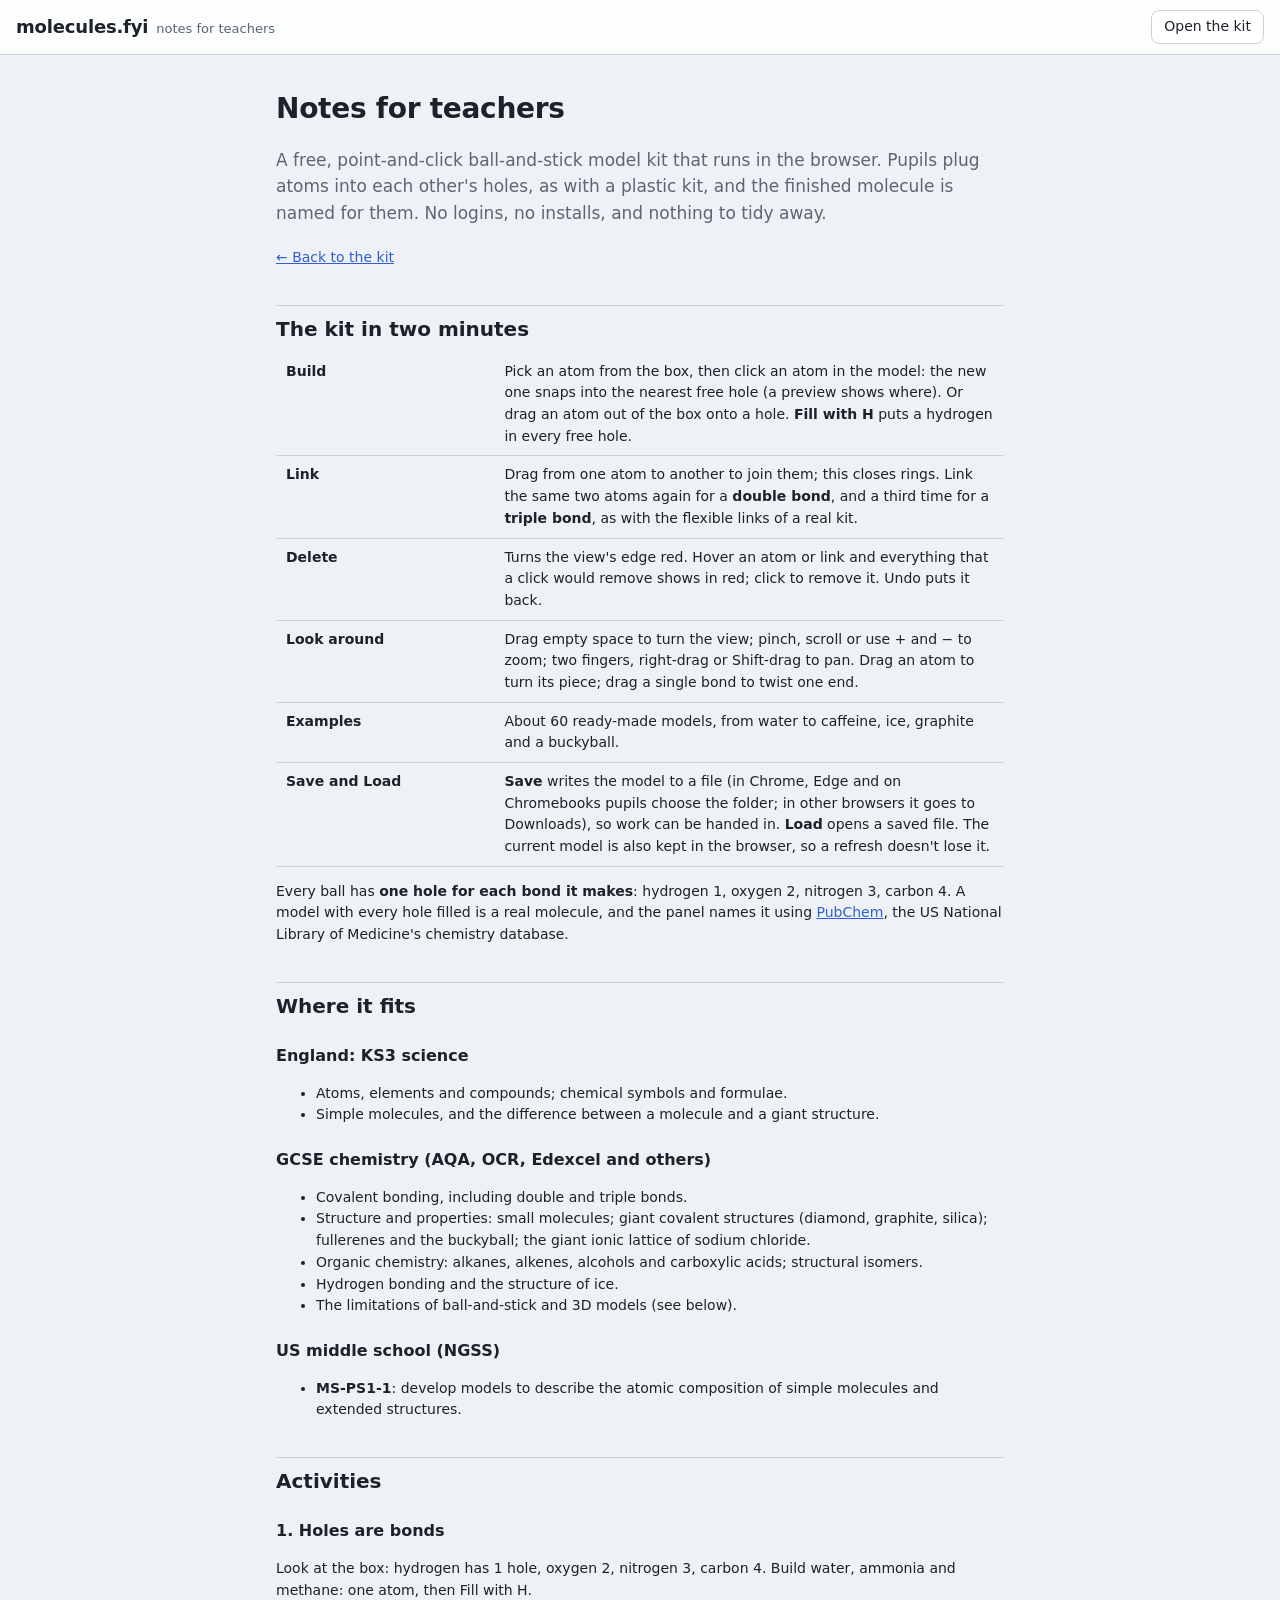
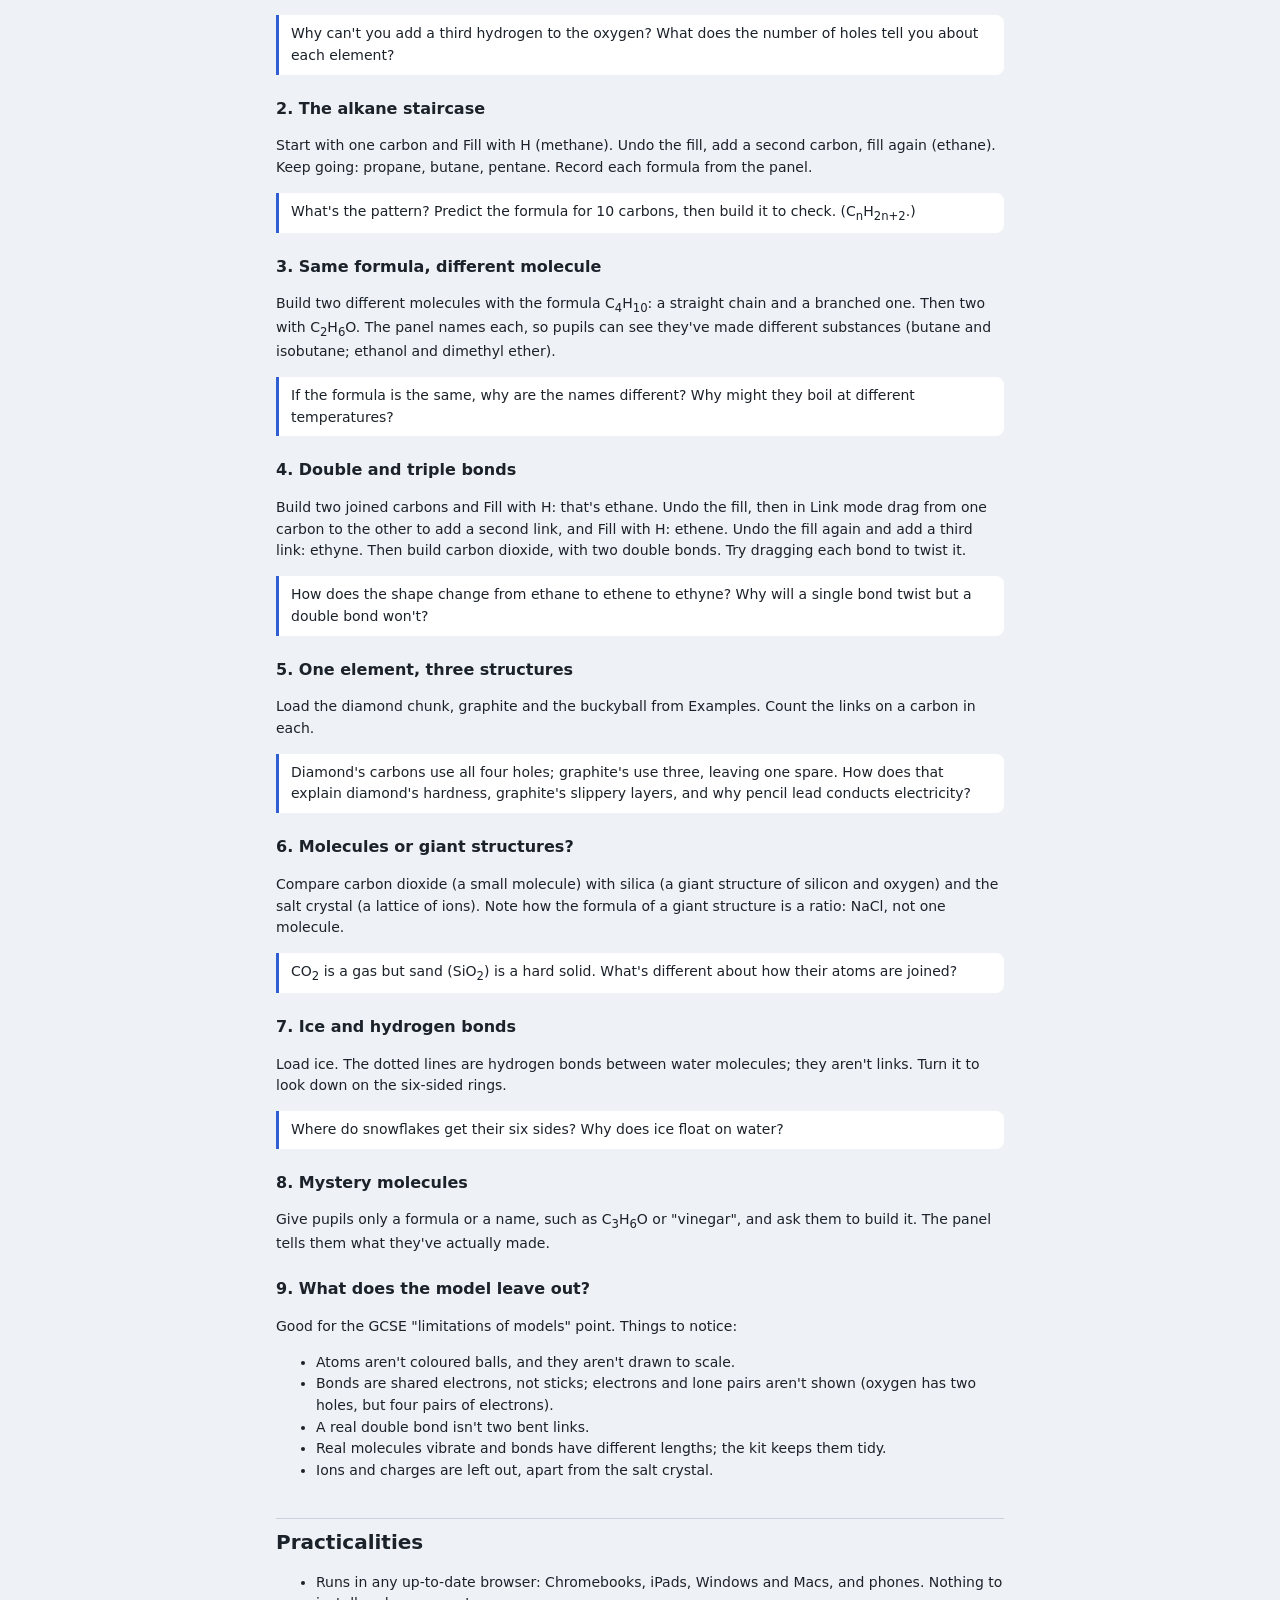
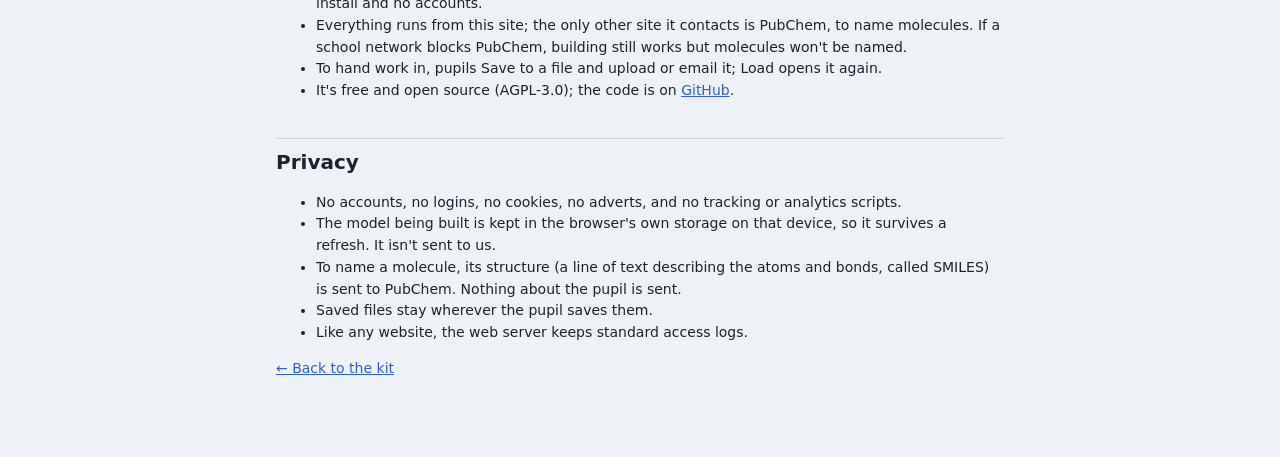
==== teachers.html @ 3d72e4f7 "License under AGPL-3.0 Add the GNU Affero General Public License v3 (GitHub's copy of the official t" ====
<!doctype html>
<html lang="en">
<head>
  <meta charset="utf-8">
  <meta name="viewport" content="width=device-width, initial-scale=1">
  <title>For teachers · molecules.fyi</title>
  <meta name="description" content="Teaching notes for a free ball-and-stick molecular model kit in the browser: curriculum links, classroom activities, and privacy.">
  <link rel="stylesheet" href="style.css">
  <style>
    body { display: block; overflow: auto; }
    main.page { display: block; max-width: 760px; margin: 0 auto; padding: 24px 16px 64px; line-height: 1.55; }
    .page h1 { font-size: 28px; margin: 8px 0 4px; }
    .page h2 { font-size: 20px; margin: 36px 0 8px; padding-top: 8px; border-top: 1px solid var(--line); }
    .page h3 { font-size: 16px; margin: 22px 0 4px; }
    .page p, .page li { color: var(--ink); }
    .page .lead { font-size: 17px; color: var(--muted); }
    .page a { color: var(--accent); }
    .page table { width: 100%; border-collapse: collapse; margin: 8px 0; font-size: 14px; }
    .page th, .page td { text-align: left; vertical-align: top; padding: 8px 10px; border-bottom: 1px solid var(--line); }
    .page th { width: 30%; font-weight: 600; }
    .page .ask { margin: 6px 0 0; padding: 8px 12px; border-left: 3px solid var(--accent); background: var(--button); border-radius: 0 8px 8px 0; }
    .page .back { display: inline-block; margin-top: 4px; }
    .page code { font-size: 13px; }
  </style>
</head>
<body>
  <header class="bar">
    <div class="brand">
      <a class="brand-name" href="./">molecules.fyi</a>
      <span class="tag">notes for teachers</span>
    </div>
    <div class="actions"><a class="button-link" href="./">Open the kit</a></div>
  </header>

  <main class="page">
    <h1>Notes for teachers</h1>
    <p class="lead">A free, point-and-click ball-and-stick model kit that runs in the browser. Pupils
      plug atoms into each other's holes, as with a plastic kit, and the finished molecule is named for
      them. No logins, no installs, and nothing to tidy away.</p>
    <a class="back" href="./">← Back to the kit</a>

    <h2>The kit in two minutes</h2>
    <table>
      <tr><th>Build</th><td>Pick an atom from the box, then click an atom in the model: the new one snaps
        into the nearest free hole (a preview shows where). Or drag an atom out of the box onto a hole.
        <strong>Fill with H</strong> puts a hydrogen in every free hole.</td></tr>
      <tr><th>Link</th><td>Drag from one atom to another to join them; this closes rings. Link the same
        two atoms again for a <strong>double bond</strong>, and a third time for a <strong>triple
        bond</strong>, as with the flexible links of a real kit.</td></tr>
      <tr><th>Delete</th><td>Turns the view's edge red. Hover an atom or link and everything that a click
        would remove shows in red; click to remove it. Undo puts it back.</td></tr>
      <tr><th>Look around</th><td>Drag empty space to turn the view; pinch, scroll or use + and − to zoom;
        two fingers, right-drag or Shift-drag to pan. Drag an atom to turn its piece; drag a single bond to
        twist one end.</td></tr>
      <tr><th>Examples</th><td>About 60 ready-made models, from water to caffeine, ice, graphite and a
        buckyball.</td></tr>
      <tr><th>Save and Load</th><td><strong>Save</strong> writes the model to a file (in Chrome, Edge and on
        Chromebooks pupils choose the folder; in other browsers it goes to Downloads), so work can be handed
        in. <strong>Load</strong> opens a saved file. The current model is also kept in the browser, so a
        refresh doesn't lose it.</td></tr>
    </table>
    <p>Every ball has <strong>one hole for each bond it makes</strong>: hydrogen 1, oxygen 2, nitrogen 3,
      carbon 4. A model with every hole filled is a real molecule, and the panel names it using
      <a href="https://pubchem.ncbi.nlm.nih.gov" target="_blank" rel="noopener">PubChem</a>, the US
      National Library of Medicine's chemistry database.</p>

    <h2>Where it fits</h2>
    <h3>England: KS3 science</h3>
    <ul>
      <li>Atoms, elements and compounds; chemical symbols and formulae.</li>
      <li>Simple molecules, and the difference between a molecule and a giant structure.</li>
    </ul>
    <h3>GCSE chemistry (AQA, OCR, Edexcel and others)</h3>
    <ul>
      <li>Covalent bonding, including double and triple bonds.</li>
      <li>Structure and properties: small molecules; giant covalent structures (diamond, graphite,
        silica); fullerenes and the buckyball; the giant ionic lattice of sodium chloride.</li>
      <li>Organic chemistry: alkanes, alkenes, alcohols and carboxylic acids; structural isomers.</li>
      <li>Hydrogen bonding and the structure of ice.</li>
      <li>The limitations of ball-and-stick and 3D models (see below).</li>
    </ul>
    <h3>US middle school (NGSS)</h3>
    <ul>
      <li><strong>MS-PS1-1</strong>: develop models to describe the atomic composition of simple molecules
        and extended structures.</li>
    </ul>

    <h2>Activities</h2>

    <h3>1. Holes are bonds</h3>
    <p>Look at the box: hydrogen has 1 hole, oxygen 2, nitrogen 3, carbon 4. Build water, ammonia and
      methane: one atom, then Fill with H.</p>
    <p class="ask">Why can't you add a third hydrogen to the oxygen? What does the number of holes tell you
      about each element?</p>

    <h3>2. The alkane staircase</h3>
    <p>Start with one carbon and Fill with H (methane). Undo the fill, add a second carbon, fill again
      (ethane). Keep going: propane, butane, pentane. Record each formula from the panel.</p>
    <p class="ask">What's the pattern? Predict the formula for 10 carbons, then build it to check.
      (C<sub>n</sub>H<sub>2n+2</sub>.)</p>

    <h3>3. Same formula, different molecule</h3>
    <p>Build two different molecules with the formula C<sub>4</sub>H<sub>10</sub>: a straight chain and a
      branched one. Then two with C<sub>2</sub>H<sub>6</sub>O. The panel names each, so pupils can see
      they've made different substances (butane and isobutane; ethanol and dimethyl ether).</p>
    <p class="ask">If the formula is the same, why are the names different? Why might they boil at
      different temperatures?</p>

    <h3>4. Double and triple bonds</h3>
    <p>Build two joined carbons and Fill with H: that's ethane. Undo the fill, then in Link mode drag from
      one carbon to the other to add a second link, and Fill with H: ethene. Undo the fill again and add a
      third link: ethyne. Then build carbon dioxide, with two double bonds. Try dragging each bond to twist
      it.</p>
    <p class="ask">How does the shape change from ethane to ethene to ethyne? Why will a single bond twist
      but a double bond won't?</p>

    <h3>5. One element, three structures</h3>
    <p>Load the diamond chunk, graphite and the buckyball from Examples. Count the links on a carbon in
      each.</p>
    <p class="ask">Diamond's carbons use all four holes; graphite's use three, leaving one spare. How does
      that explain diamond's hardness, graphite's slippery layers, and why pencil lead conducts
      electricity?</p>

    <h3>6. Molecules or giant structures?</h3>
    <p>Compare carbon dioxide (a small molecule) with silica (a giant structure of silicon and oxygen) and
      the salt crystal (a lattice of ions). Note how the formula of a giant structure is a ratio: NaCl,
      not one molecule.</p>
    <p class="ask">CO<sub>2</sub> is a gas but sand (SiO<sub>2</sub>) is a hard solid. What's
      different about how their atoms are joined?</p>

    <h3>7. Ice and hydrogen bonds</h3>
    <p>Load ice. The dotted lines are hydrogen bonds between water molecules; they aren't links. Turn it to
      look down on the six-sided rings.</p>
    <p class="ask">Where do snowflakes get their six sides? Why does ice float on water?</p>

    <h3>8. Mystery molecules</h3>
    <p>Give pupils only a formula or a name, such as C<sub>3</sub>H<sub>6</sub>O or "vinegar", and ask them
      to build it. The panel tells them what they've actually made.</p>

    <h3>9. What does the model leave out?</h3>
    <p>Good for the GCSE "limitations of models" point. Things to notice:</p>
    <ul>
      <li>Atoms aren't coloured balls, and they aren't drawn to scale.</li>
      <li>Bonds are shared electrons, not sticks; electrons and lone pairs aren't shown (oxygen has two holes,
        but four pairs of electrons).</li>
      <li>A real double bond isn't two bent links.</li>
      <li>Real molecules vibrate and bonds have different lengths; the kit keeps them tidy.</li>
      <li>Ions and charges are left out, apart from the salt crystal.</li>
    </ul>

    <h2>Practicalities</h2>
    <ul>
      <li>Runs in any up-to-date browser: Chromebooks, iPads, Windows and Macs, and phones. Nothing to
        install and no accounts.</li>
      <li>Everything runs from this site; the only other site it contacts is PubChem, to name molecules. If a
        school network blocks PubChem, building still works but molecules won't be named.</li>
      <li>To hand work in, pupils Save to a file and upload or email it; Load opens it again.</li>
      <li>It's free and open source (AGPL-3.0); the code is on
        <a href="https://github.com/ormondroyd/moleculesfyi" target="_blank" rel="noopener">GitHub</a>.</li>
    </ul>

    <h2>Privacy</h2>
    <ul>
      <li>No accounts, no logins, no cookies, no adverts, and no tracking or analytics scripts.</li>
      <li>The model being built is kept in the browser's own storage on that device, so it survives a
        refresh. It isn't sent to us.</li>
      <li>To name a molecule, its structure (a line of text describing the atoms and bonds, called SMILES) is
        sent to PubChem. Nothing about the pupil is sent.</li>
      <li>Saved files stay wherever the pupil saves them.</li>
      <li>Like any website, the web server keeps standard access logs.</li>
    </ul>

    <p><a href="./">← Back to the kit</a></p>
  </main>
</body>
</html>
---- style.css ----
:root {
  --bg: #eef1f5;
  --bg-deep: #d6dce4;
  --panel: rgba(255, 255, 255, 0.86);
  --ink: #1c222a;
  --muted: #5b6673;
  --line: #cbd2db;
  --button: #ffffff;
  --button-hover: #f0f3f7;
  --accent: #2f5fd0;
  --accent-ink: #ffffff;
  --danger: #d6342b;
}

@media (prefers-color-scheme: dark) {
  :root {
    --bg: #262c34;
    --bg-deep: #14171c;
    --panel: rgba(30, 35, 42, 0.88);
    --ink: #e7ebf0;
    --muted: #9ba6b3;
    --line: #363e49;
    --button: #2a313a;
    --button-hover: #333b46;
    --accent: #5b86f0;
    --danger: #ff6257;
  }
}

* { box-sizing: border-box; }

html, body { height: 100%; margin: 0; }

body {
  display: flex;
  flex-direction: column;
  overflow: hidden;
  font: 14px/1.4 system-ui, -apple-system, "Segoe UI", Roboto, sans-serif;
  color: var(--ink);
  background: var(--bg);
}

button {
  font: inherit;
  color: inherit;
  background: var(--button);
  border: 1px solid var(--line);
  border-radius: 8px;
  padding: 6px 12px;
  cursor: pointer;
}
select {
  font: inherit;
  color: inherit;
  background: var(--button);
  border: 1px solid var(--line);
  border-radius: 8px;
  padding: 6px 10px;
  cursor: pointer;
}
button:hover, select:hover { background: var(--button-hover); }
button:disabled { opacity: 0.45; cursor: default; background: var(--button); }
button[aria-pressed="true"] { background: var(--accent); border-color: var(--accent); color: var(--accent-ink); }
button:focus-visible { outline: 2px solid var(--accent); outline-offset: 2px; }
button { touch-action: manipulation; -webkit-tap-highlight-color: transparent; }

/* Pressing and holding on the kit shouldn't select text or open a callout. */
.bar, .palette, .stage { -webkit-user-select: none; user-select: none; -webkit-touch-callout: none; }

.bar {
  display: flex;
  flex-wrap: wrap;
  align-items: center;
  gap: 10px 16px;
  padding: 10px 16px;
  background: var(--panel);
  border-bottom: 1px solid var(--line);
}
.brand { display: flex; align-items: baseline; gap: 8px; margin-right: auto; }
h1, .brand-name { margin: 0; font-size: 18px; font-weight: 700; letter-spacing: -0.01em; color: var(--ink); text-decoration: none; }
.tag-link { font-size: 13px; color: var(--accent); }
.updated { font-size: 12px; color: var(--muted); }
.button-link {
  display: inline-block;
  padding: 6px 12px;
  border: 1px solid var(--line);
  border-radius: 8px;
  color: inherit;
  background: var(--button);
  text-decoration: none;
}
.button-link:hover { background: var(--button-hover); }
.tag { color: var(--muted); font-size: 13px; }
.actions { display: flex; flex-wrap: wrap; gap: 6px; }

/* Build, Link and Delete act on the model, so they sit on the view. */
.tools {
  position: absolute;
  top: 12px;
  left: 50%;
  transform: translateX(-50%);
  z-index: 1;
  display: flex;
  gap: 2px;
  padding: 4px;
  border-radius: 999px;
  background: var(--panel);
  border: 1px solid var(--line);
  box-shadow: 0 2px 10px rgba(0, 0, 0, 0.12);
}
.tools button { border: 0; border-radius: 999px; padding: 6px 16px; background: transparent; }
.tools button:hover { background: var(--button-hover); }
.tools button[aria-pressed="true"] { background: var(--accent); color: var(--accent-ink); }
.tools button[data-tool="delete"][aria-pressed="true"] { background: var(--danger); }
/* In delete mode the view gets a red edge, so it's clear clicks remove things. */
.stage.deleting { box-shadow: inset 0 0 0 3px var(--danger); }
.stage.deleting .hint { color: var(--danger); border-color: var(--danger); }

main { flex: 1; display: flex; min-height: 0; }

.palette {
  width: 292px;
  flex-shrink: 0;
  padding: 12px;
  overflow-y: auto;
  background: var(--panel);
  border-right: 1px solid var(--line);
}
.box-group + .box-group { margin-top: 14px; }
.box-group h2 {
  margin: 0 0 6px;
  font-size: 11px;
  font-weight: 600;
  letter-spacing: 0.06em;
  text-transform: uppercase;
  color: var(--muted);
}
.chips { display: grid; grid-template-columns: 1fr 1fr; gap: 6px; }
.chip {
  display: grid;
  grid-template-columns: 30px 1fr;
  column-gap: 8px;
  align-items: center;
  padding: 6px 8px;
  text-align: left;
}
.ball {
  position: relative;
  grid-row: span 2;
  width: 28px;
  height: 28px;
  border-radius: 50%;
  background:
    radial-gradient(circle at 35% 30%, rgba(255, 255, 255, 0.7), rgba(255, 255, 255, 0) 45%),
    var(--c);
  box-shadow: inset 0 -2px 4px rgba(0, 0, 0, 0.25), 0 0 0 1px rgba(0, 0, 0, 0.15);
}
.ball::after {
  content: attr(data-n);
  position: absolute;
  right: -5px;
  bottom: -4px;
  min-width: 15px;
  height: 15px;
  padding: 0 3px;
  border-radius: 8px;
  font-size: 10px;
  font-weight: 600;
  line-height: 15px;
  text-align: center;
  color: var(--bg);
  background: var(--ink);
}
.chip { touch-action: pan-y; }
.ball.dragging {
  position: fixed;
  z-index: 10;
  width: 30px;
  height: 30px;
  pointer-events: none;
  transform: translate(-130%, -130%);
  opacity: 0.9;
}
.sym { font-size: 15px; font-weight: 650; line-height: 1.1; white-space: nowrap; }
.el-name { font-size: 12px; font-weight: 500; }
.geo { font-size: 11px; color: var(--muted); line-height: 1.2; }
.chip[aria-pressed="true"] .geo { color: inherit; opacity: 0.85; }

.stage {
  position: relative;
  flex: 1;
  min-width: 0;
  background: radial-gradient(ellipse at 50% 40%, var(--bg), var(--bg-deep));
}
#scene { position: absolute; inset: 0; width: 100%; height: 100%; display: block; touch-action: none; }

.hint, .readout, .help, .toast { position: absolute; margin: 0; pointer-events: none; }
.hint {
  top: 62px;
  left: 50%;
  transform: translateX(-50%);
  width: max-content;
  max-width: calc(100% - 32px);
  padding: 6px 14px;
  border-radius: 999px;
  text-align: center;
  font-size: 13px;
  color: var(--muted);
  background: var(--panel);
  border: 1px solid var(--line);
}
.toast {
  top: 100px;
  left: 50%;
  transform: translate(-50%, -6px);
  max-width: calc(100% - 32px);
  padding: 8px 14px;
  border-radius: 8px;
  color: var(--bg);
  background: var(--ink);
  opacity: 0;
  transition: opacity 0.2s, transform 0.2s;
}
.toast.show { opacity: 1; transform: translate(-50%, 0); }
.readout {
  left: 16px;
  bottom: 16px;
  padding: 10px 14px;
  border-radius: 12px;
  background: var(--panel);
  border: 1px solid var(--line);
}
.readout { max-width: min(440px, calc(50% - 24px)); overflow-wrap: anywhere; }
.readout a { pointer-events: auto; color: var(--accent); }
.name { font-size: 18px; font-weight: 650; }
.name.status { font-size: 13px; font-weight: 500; color: var(--muted); }
.subname { font-size: 12px; color: var(--muted); margin-bottom: 4px; }
.formula { font-size: 22px; font-weight: 650; }
.details { font-size: 12px; color: var(--muted); }
.zoom {
  position: absolute;
  right: 16px;
  top: 50%;
  transform: translateY(-50%);
  display: flex;
  flex-direction: column;
  gap: 8px;
}
.zoom button {
  width: 44px;
  height: 44px;
  padding: 0;
  border-radius: 50%;
  font-size: 22px;
  line-height: 1;
  background: var(--panel);
}
.help { right: 16px; bottom: 16px; max-width: min(300px, calc(50% - 24px)); text-align: right; font-size: 12px; color: var(--muted); }

@media (max-width: 720px) {
  .tag, .help { display: none; }
  .bar { padding: 8px 16px; }
  main { flex-direction: column-reverse; }
  .palette {
    width: auto;
    padding: 8px 16px;
    overflow-x: auto;
    overflow-y: hidden;
    border-right: 0;
    border-top: 1px solid var(--line);
  }
  .box { display: flex; gap: 16px; }
  .box-group + .box-group { margin-top: 0; }
  .chips { grid-template-columns: none; grid-auto-flow: column; grid-auto-columns: max-content; }
  .chip { touch-action: pan-x; }
  .readout { left: 16px; bottom: 12px; padding: 8px 12px; max-width: calc(100% - 32px); }
  .formula { font-size: 18px; }
}

/* Touchscreens: tap targets at least 44px. */
@media (pointer: coarse) {
  .tools button, .actions button, .actions select { min-height: 44px; }
  .hint { top: 72px; }
  .toast { top: 112px; }
  .chip { min-height: 48px; }
}
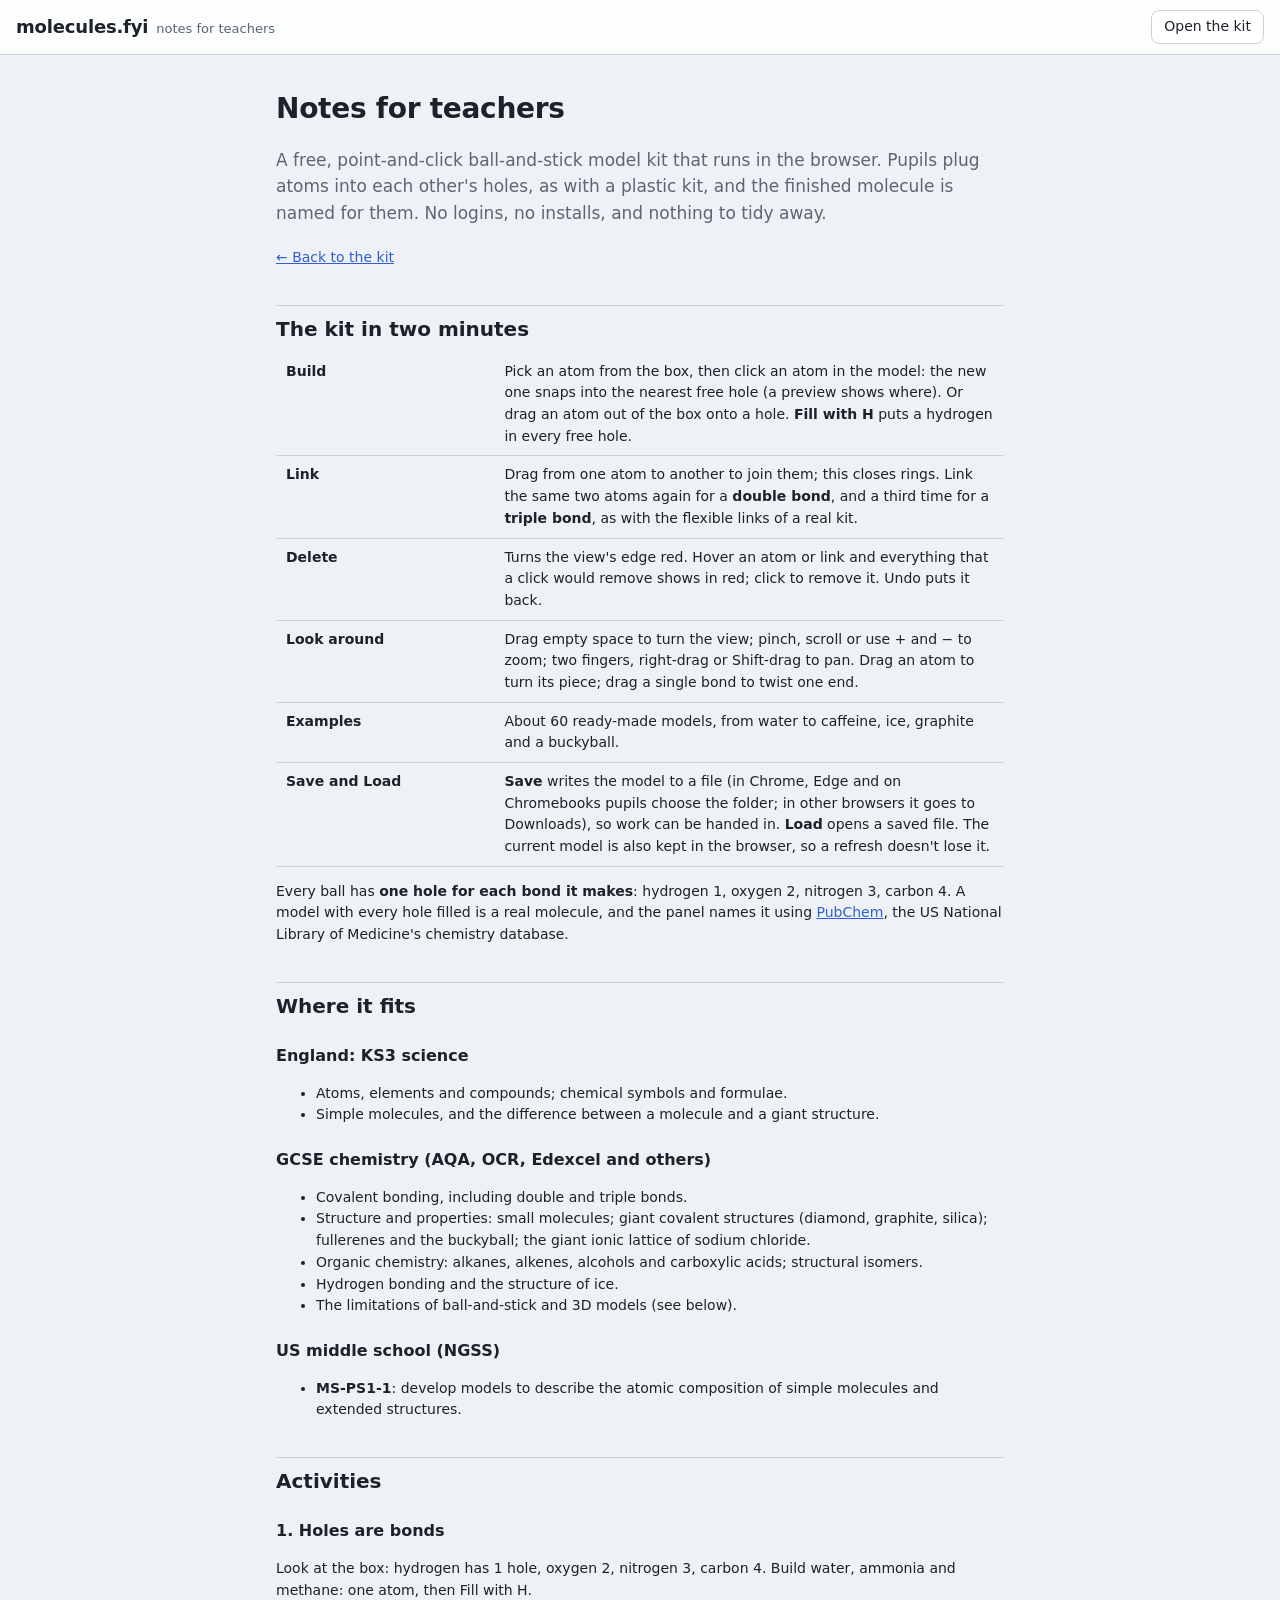
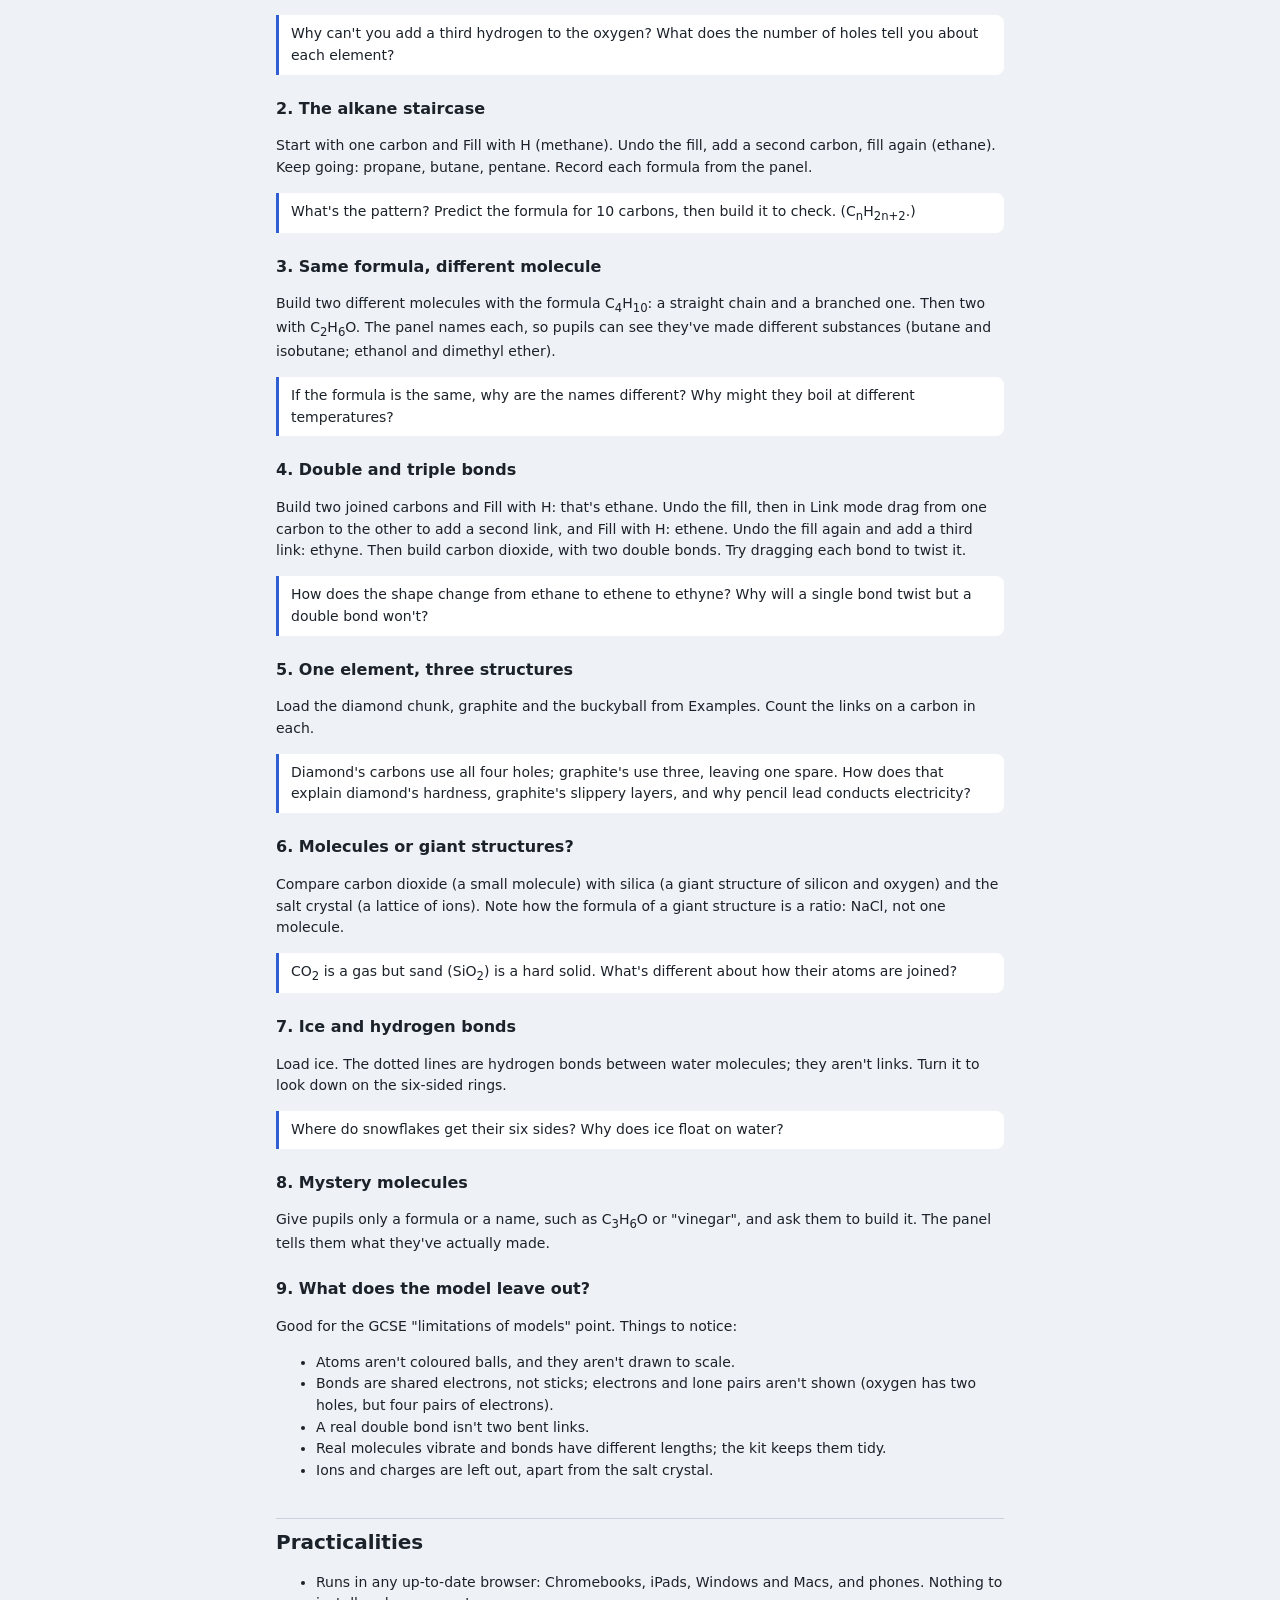
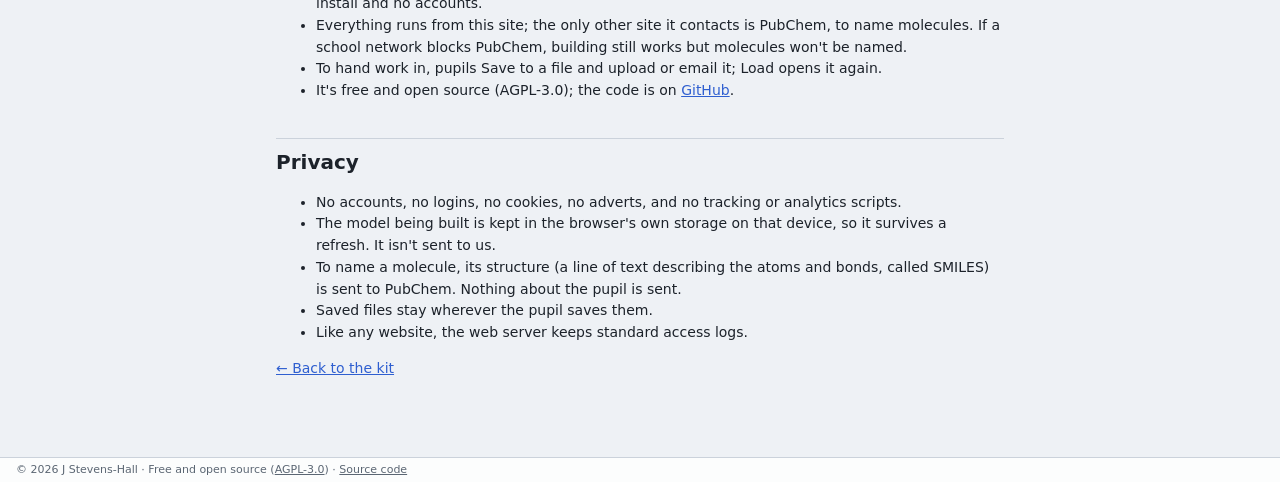
==== commit d32e36db: "Add a slim copyright and licence footer Both pages end with "© 2026 J Stevens-Hall · Free and open s" ====
--- a/teachers.html
+++ b/teachers.html
@@ -172,5 +172,10 @@
 
     <p><a href="./">← Back to the kit</a></p>
   </main>
+  <footer class="foot">
+    © 2026 J Stevens-Hall · Free and open source
+    (<a href="https://github.com/ormondroyd/moleculesfyi/blob/main/LICENSE" target="_blank" rel="noopener">AGPL-3.0</a>) ·
+    <a href="https://github.com/ormondroyd/moleculesfyi" target="_blank" rel="noopener">Source code</a>
+  </footer>
 </body>
 </html>
--- a/style.css
+++ b/style.css
@@ -80,6 +80,14 @@
 h1, .brand-name { margin: 0; font-size: 18px; font-weight: 700; letter-spacing: -0.01em; color: var(--ink); text-decoration: none; }
 .tag-link { font-size: 13px; color: var(--accent); }
 .updated { font-size: 12px; color: var(--muted); }
+.foot {
+  padding: 4px 16px;
+  font-size: 11px;
+  color: var(--muted);
+  background: var(--panel);
+  border-top: 1px solid var(--line);
+}
+.foot a { color: inherit; }
 .button-link {
   display: inline-block;
   padding: 6px 12px;
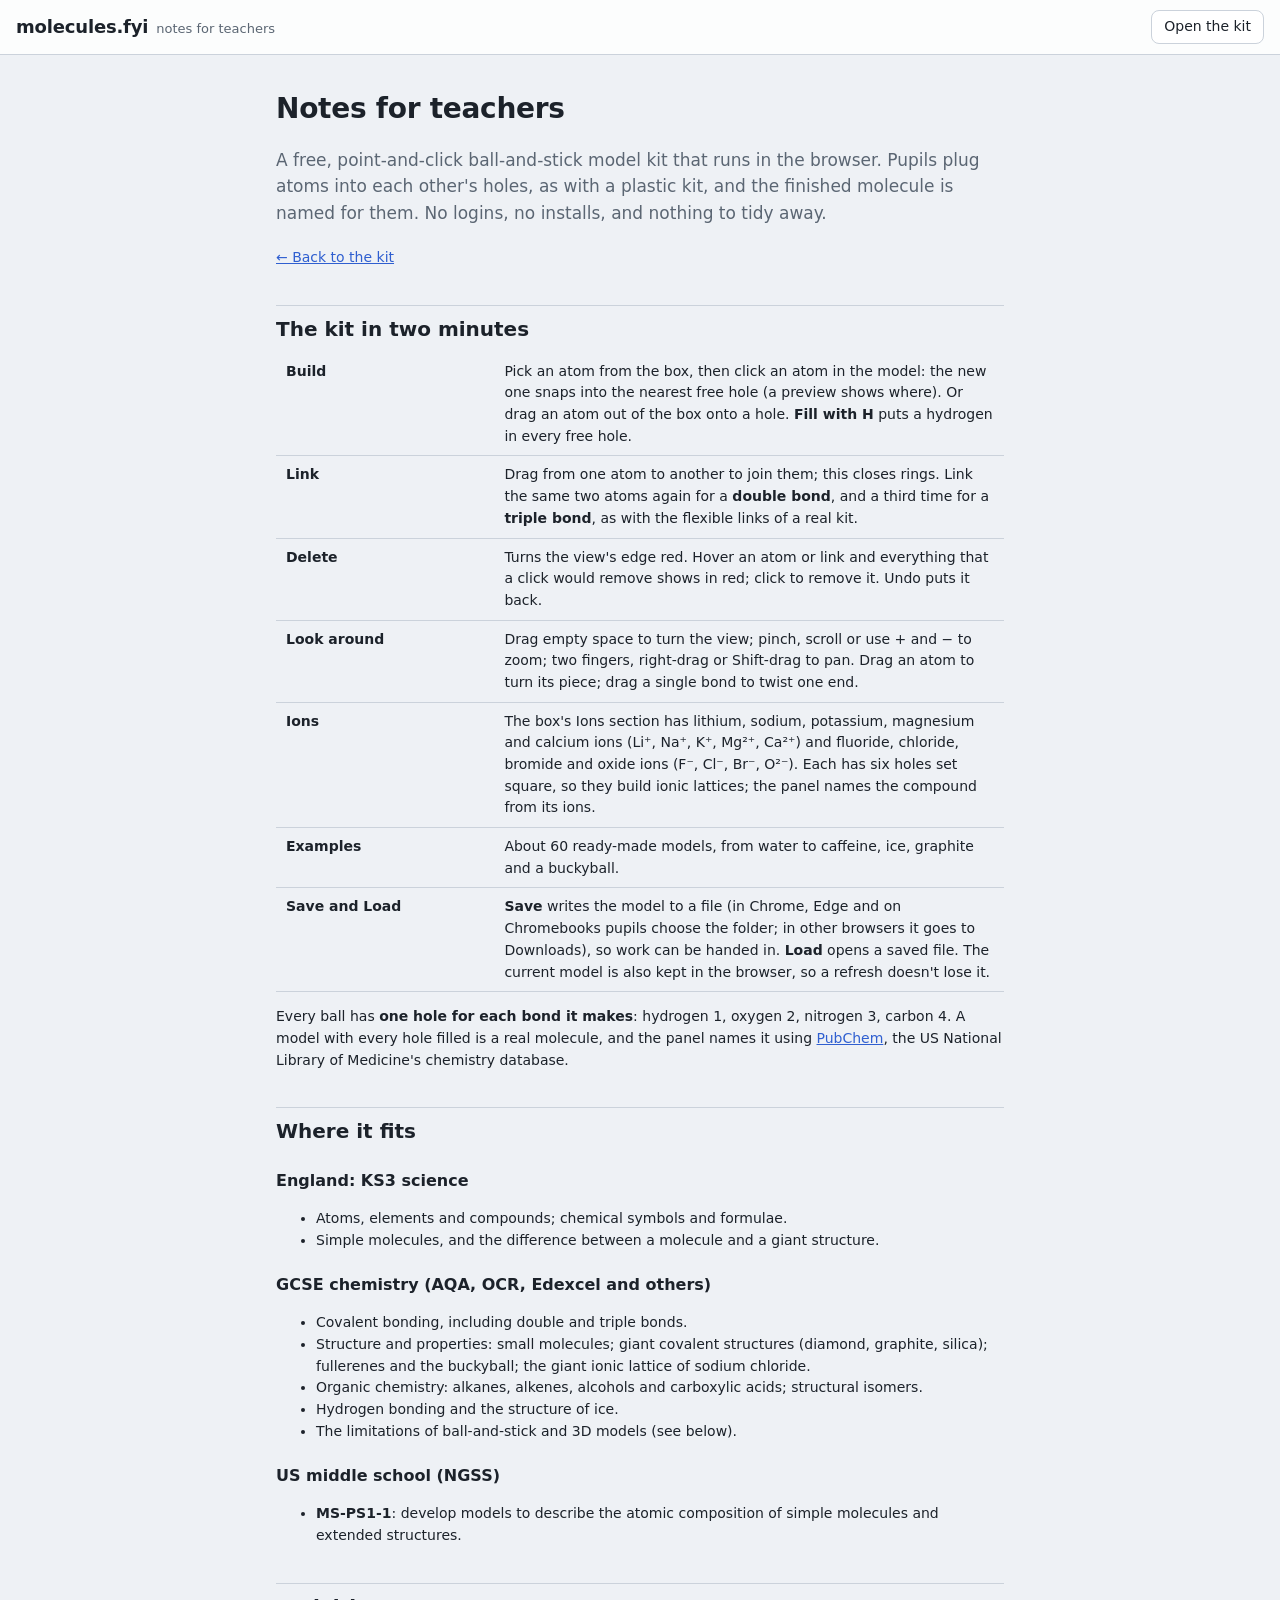
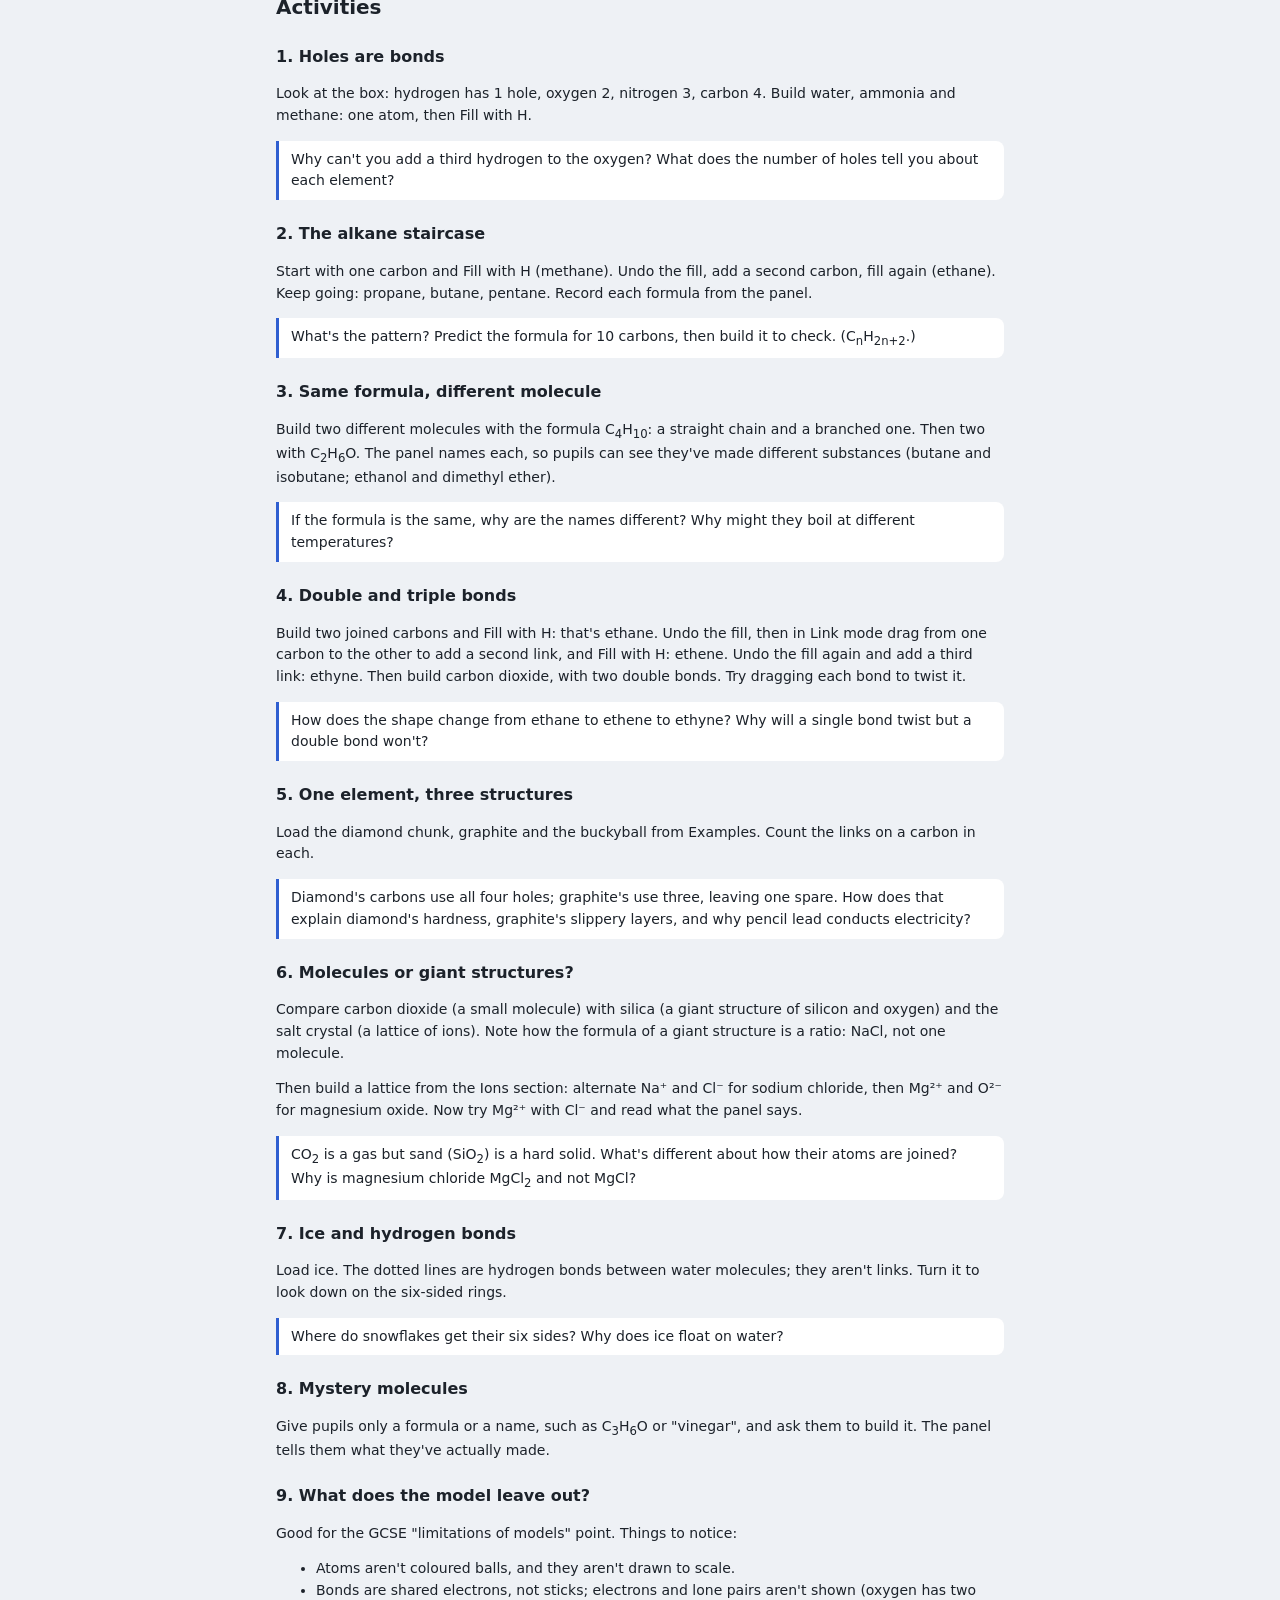
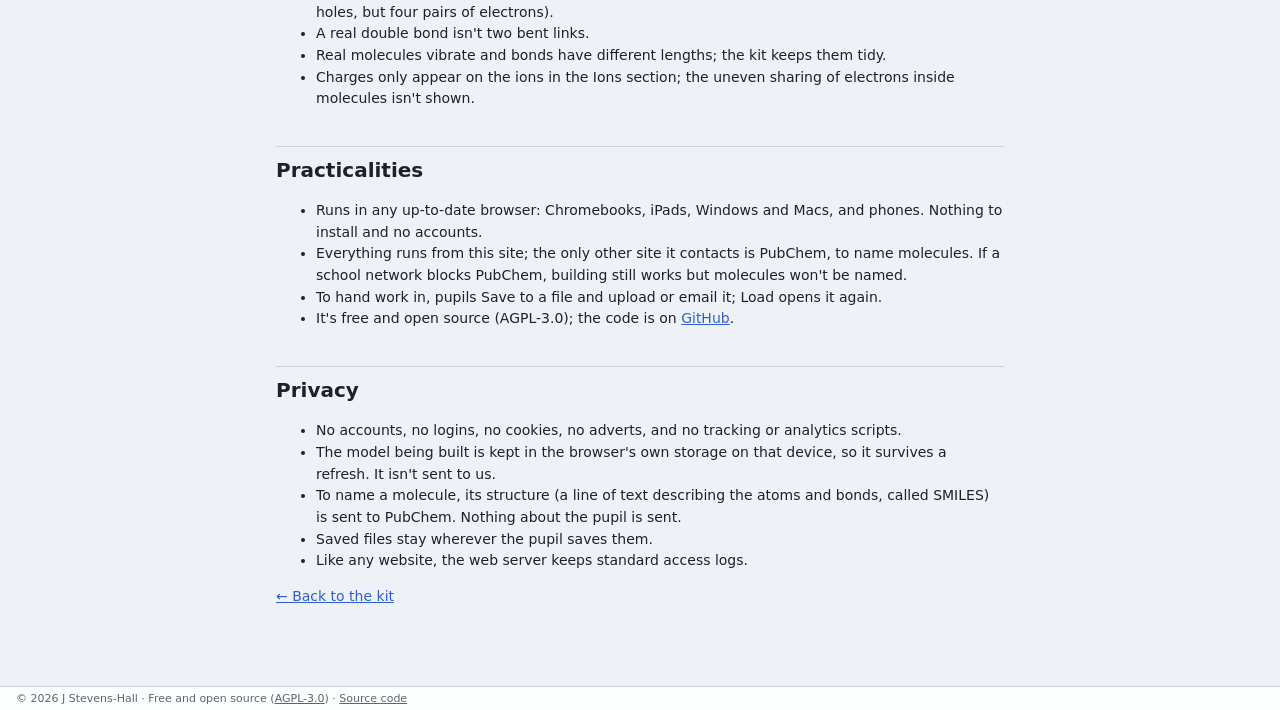
==== commit 868e18bd: "Ions section: more ions, named lattices; fold extra holes into Atoms "More holes" is gone: the 6-hol" ====
--- a/teachers.html
+++ b/teachers.html
@@ -52,6 +52,9 @@
       <tr><th>Look around</th><td>Drag empty space to turn the view; pinch, scroll or use + and − to zoom;
         two fingers, right-drag or Shift-drag to pan. Drag an atom to turn its piece; drag a single bond to
         twist one end.</td></tr>
+      <tr><th>Ions</th><td>The box's Ions section has lithium, sodium, potassium, magnesium and calcium ions
+        (Li⁺, Na⁺, K⁺, Mg²⁺, Ca²⁺) and fluoride, chloride, bromide and oxide ions (F⁻, Cl⁻, Br⁻, O²⁻). Each
+        has six holes set square, so they build ionic lattices; the panel names the compound from its ions.</td></tr>
       <tr><th>Examples</th><td>About 60 ready-made models, from water to caffeine, ice, graphite and a
         buckyball.</td></tr>
       <tr><th>Save and Load</th><td><strong>Save</strong> writes the model to a file (in Chrome, Edge and on
@@ -125,8 +128,11 @@
     <p>Compare carbon dioxide (a small molecule) with silica (a giant structure of silicon and oxygen) and
       the salt crystal (a lattice of ions). Note how the formula of a giant structure is a ratio: NaCl,
       not one molecule.</p>
+    <p>Then build a lattice from the Ions section: alternate Na⁺ and Cl⁻ for sodium chloride, then Mg²⁺ and
+      O²⁻ for magnesium oxide. Now try Mg²⁺ with Cl⁻ and read what the panel says.</p>
     <p class="ask">CO<sub>2</sub> is a gas but sand (SiO<sub>2</sub>) is a hard solid. What's
-      different about how their atoms are joined?</p>
+      different about how their atoms are joined? Why is magnesium chloride MgCl<sub>2</sub> and not
+      MgCl?</p>
 
     <h3>7. Ice and hydrogen bonds</h3>
     <p>Load ice. The dotted lines are hydrogen bonds between water molecules; they aren't links. Turn it to
@@ -145,7 +151,8 @@
         but four pairs of electrons).</li>
       <li>A real double bond isn't two bent links.</li>
       <li>Real molecules vibrate and bonds have different lengths; the kit keeps them tidy.</li>
-      <li>Ions and charges are left out, apart from the salt crystal.</li>
+      <li>Charges only appear on the ions in the Ions section; the uneven sharing of electrons inside
+        molecules isn't shown.</li>
     </ul>
 
     <h2>Practicalities</h2>
--- a/style.css
+++ b/style.css
@@ -143,7 +143,7 @@
   text-transform: uppercase;
   color: var(--muted);
 }
-.chips { display: grid; grid-template-columns: 1fr 1fr; gap: 6px; }
+.chips { display: grid; grid-template-columns: repeat(2, minmax(0, 1fr)); gap: 6px; }
 .chip {
   display: grid;
   grid-template-columns: 30px 1fr;
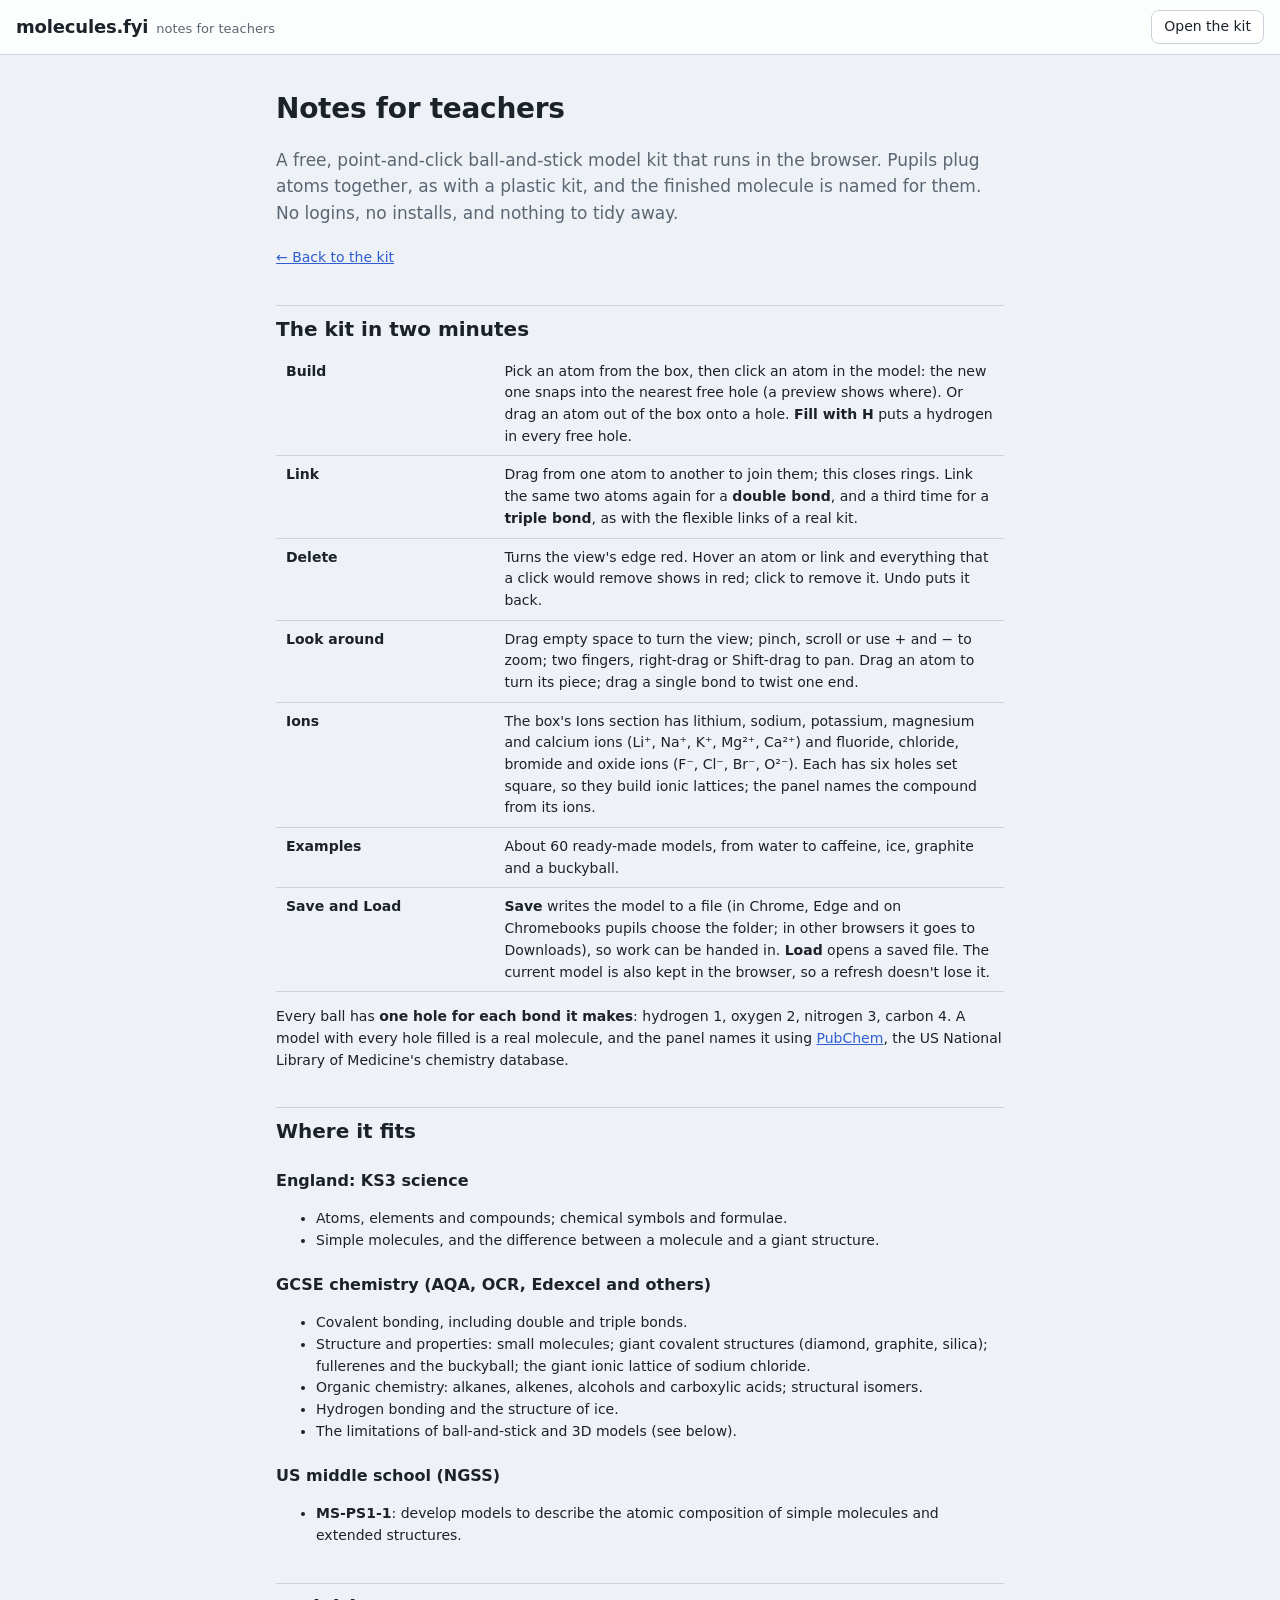
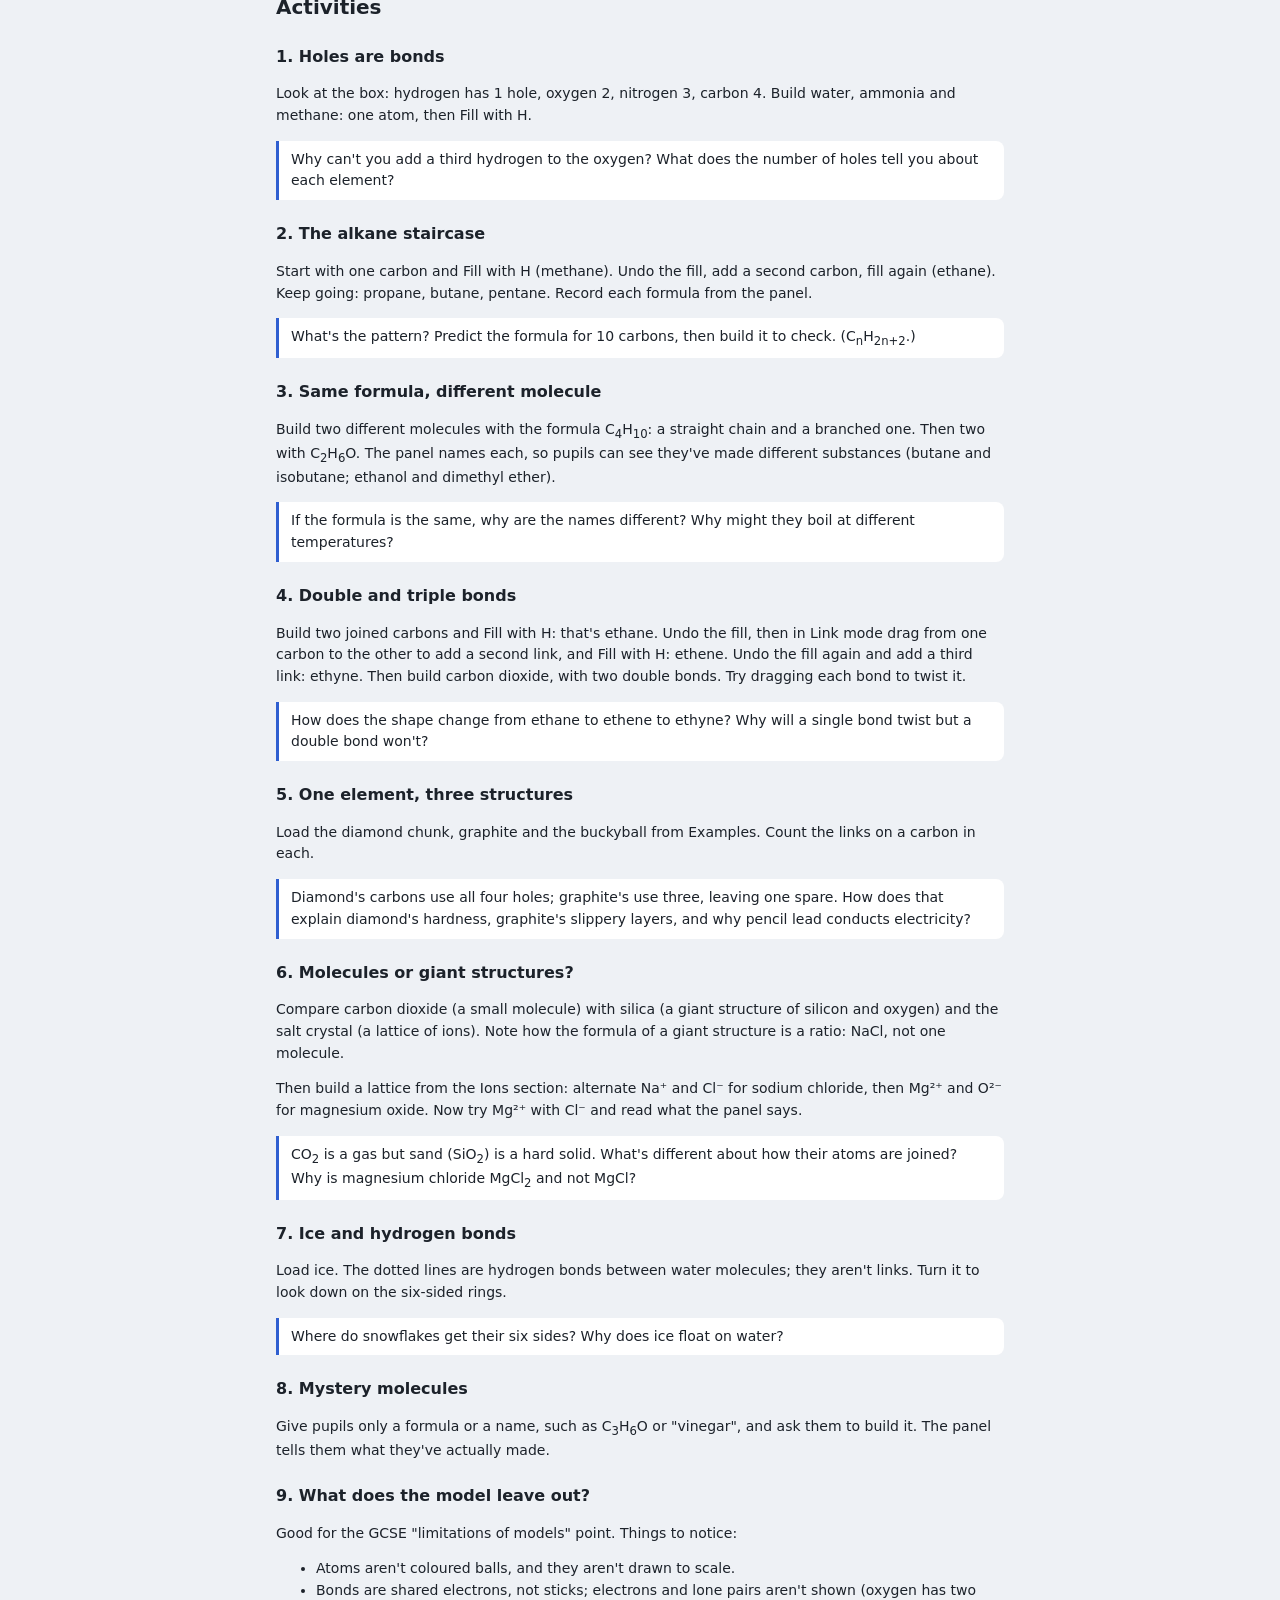
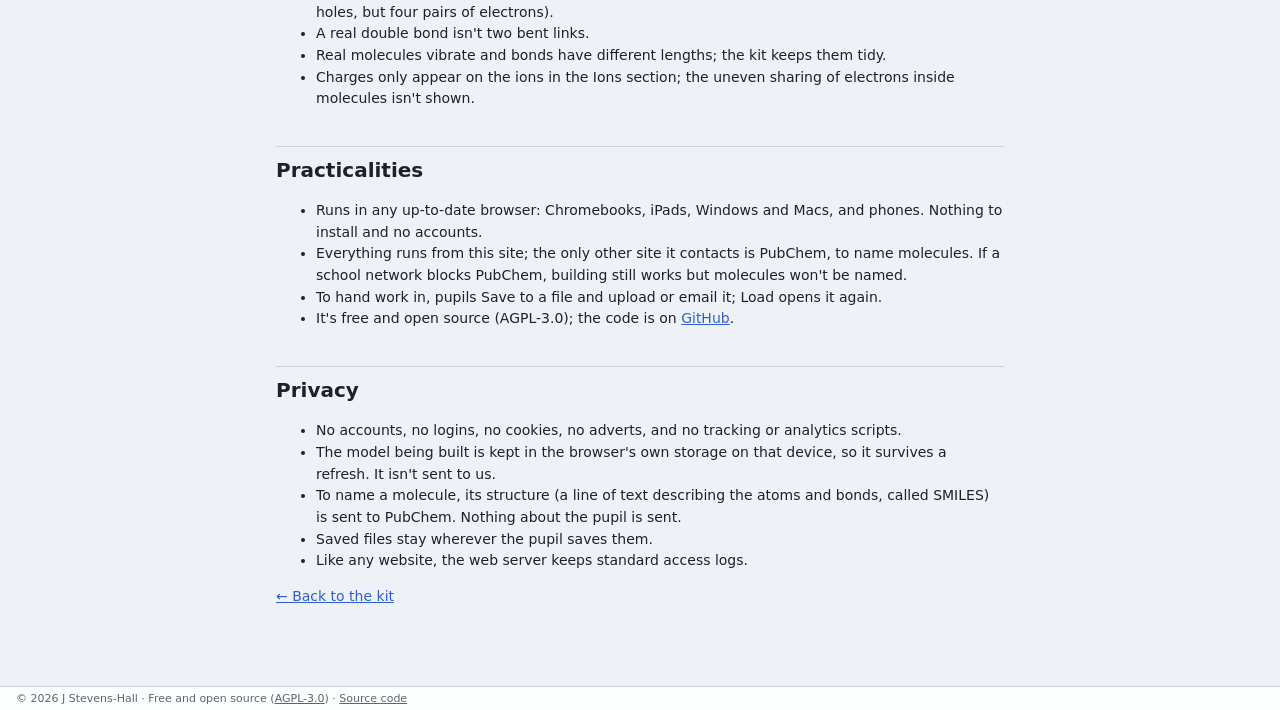
==== commit 48fe22e5: "Teachers page: pupils plug atoms together Co-Authored-By: Claude Opus 5.5 <noreply@anthropic.com>" ====
--- a/teachers.html
+++ b/teachers.html
@@ -3,8 +3,26 @@
 <head>
   <meta charset="utf-8">
   <meta name="viewport" content="width=device-width, initial-scale=1">
-  <title>For teachers · molecules.fyi</title>
-  <meta name="description" content="Teaching notes for a free ball-and-stick molecular model kit in the browser: curriculum links, classroom activities, and privacy.">
+  <title>Notes for teachers · molecules.fyi</title>
+  <meta name="description" content="How to use molecules.fyi, a free 3D molecular model kit, in KS3 and GCSE chemistry: curriculum links, nine classroom activities and a privacy note. No logins or cookies.">
+  <link rel="canonical" href="https://molecules.fyi/teachers.html">
+  <meta property="og:type" content="article">
+  <meta property="og:site_name" content="molecules.fyi">
+  <meta property="og:url" content="https://molecules.fyi/teachers.html">
+  <meta property="og:title" content="Notes for teachers · molecules.fyi">
+  <meta property="og:description" content="How to use molecules.fyi, a free 3D molecular model kit, in KS3 and GCSE chemistry: curriculum links, nine classroom activities and a privacy note. No logins or cookies.">
+  <meta name="twitter:title" content="Notes for teachers · molecules.fyi">
+  <meta name="twitter:description" content="How to use molecules.fyi, a free 3D molecular model kit, in KS3 and GCSE chemistry: curriculum links, nine classroom activities and a privacy note. No logins or cookies.">
+  <meta property="og:image" content="https://molecules.fyi/social.png">
+  <meta property="og:image:width" content="1200">
+  <meta property="og:image:height" content="630">
+  <meta property="og:image:alt" content="A 3D ball-and-stick model of a salt crystal lattice beside the words: molecules.fyi, build molecules in 3D">
+  <meta name="twitter:card" content="summary_large_image">
+  <meta name="twitter:image" content="https://molecules.fyi/social.png">
+  <meta name="theme-color" content="#1e232a">
+  <link rel="icon" type="image/png" sizes="32x32" href="favicon-32.png">
+  <link rel="icon" type="image/png" sizes="192x192" href="icon-192.png">
+  <link rel="apple-touch-icon" href="apple-touch-icon.png">
   <link rel="stylesheet" href="style.css">
   <style>
     body { display: block; overflow: auto; }
@@ -35,7 +53,7 @@
   <main class="page">
     <h1>Notes for teachers</h1>
     <p class="lead">A free, point-and-click ball-and-stick model kit that runs in the browser. Pupils
-      plug atoms into each other's holes, as with a plastic kit, and the finished molecule is named for
+      plug atoms together, as with a plastic kit, and the finished molecule is named for
       them. No logins, no installs, and nothing to tidy away.</p>
     <a class="back" href="./">← Back to the kit</a>
 
--- a/style.css
+++ b/style.css
@@ -135,6 +135,9 @@
   border-right: 1px solid var(--line);
 }
 .box-group + .box-group { margin-top: 14px; }
+.box-head { display: flex; align-items: center; justify-content: space-between; gap: 8px; margin-bottom: 6px; }
+.box-head h2 { margin: 0; }
+.box-head button { padding: 3px 10px; font-size: 13px; }
 .box-group h2 {
   margin: 0 0 6px;
   font-size: 11px;
@@ -263,7 +266,18 @@
   line-height: 1;
   background: var(--panel);
 }
-.help { right: 16px; bottom: 16px; max-width: min(300px, calc(50% - 24px)); text-align: right; font-size: 12px; color: var(--muted); }
+.help {
+  right: 16px;
+  bottom: 16px;
+  display: grid;
+  grid-template-columns: auto auto;
+  gap: 2px 10px;
+  max-width: min(320px, calc(50% - 24px));
+  font-size: 12px;
+  color: var(--muted);
+}
+.help dt { font-weight: 600; text-align: right; color: var(--ink); opacity: 0.8; }
+.help dd { margin: 0; }
 
 @media (max-width: 720px) {
   .tag, .help { display: none; }
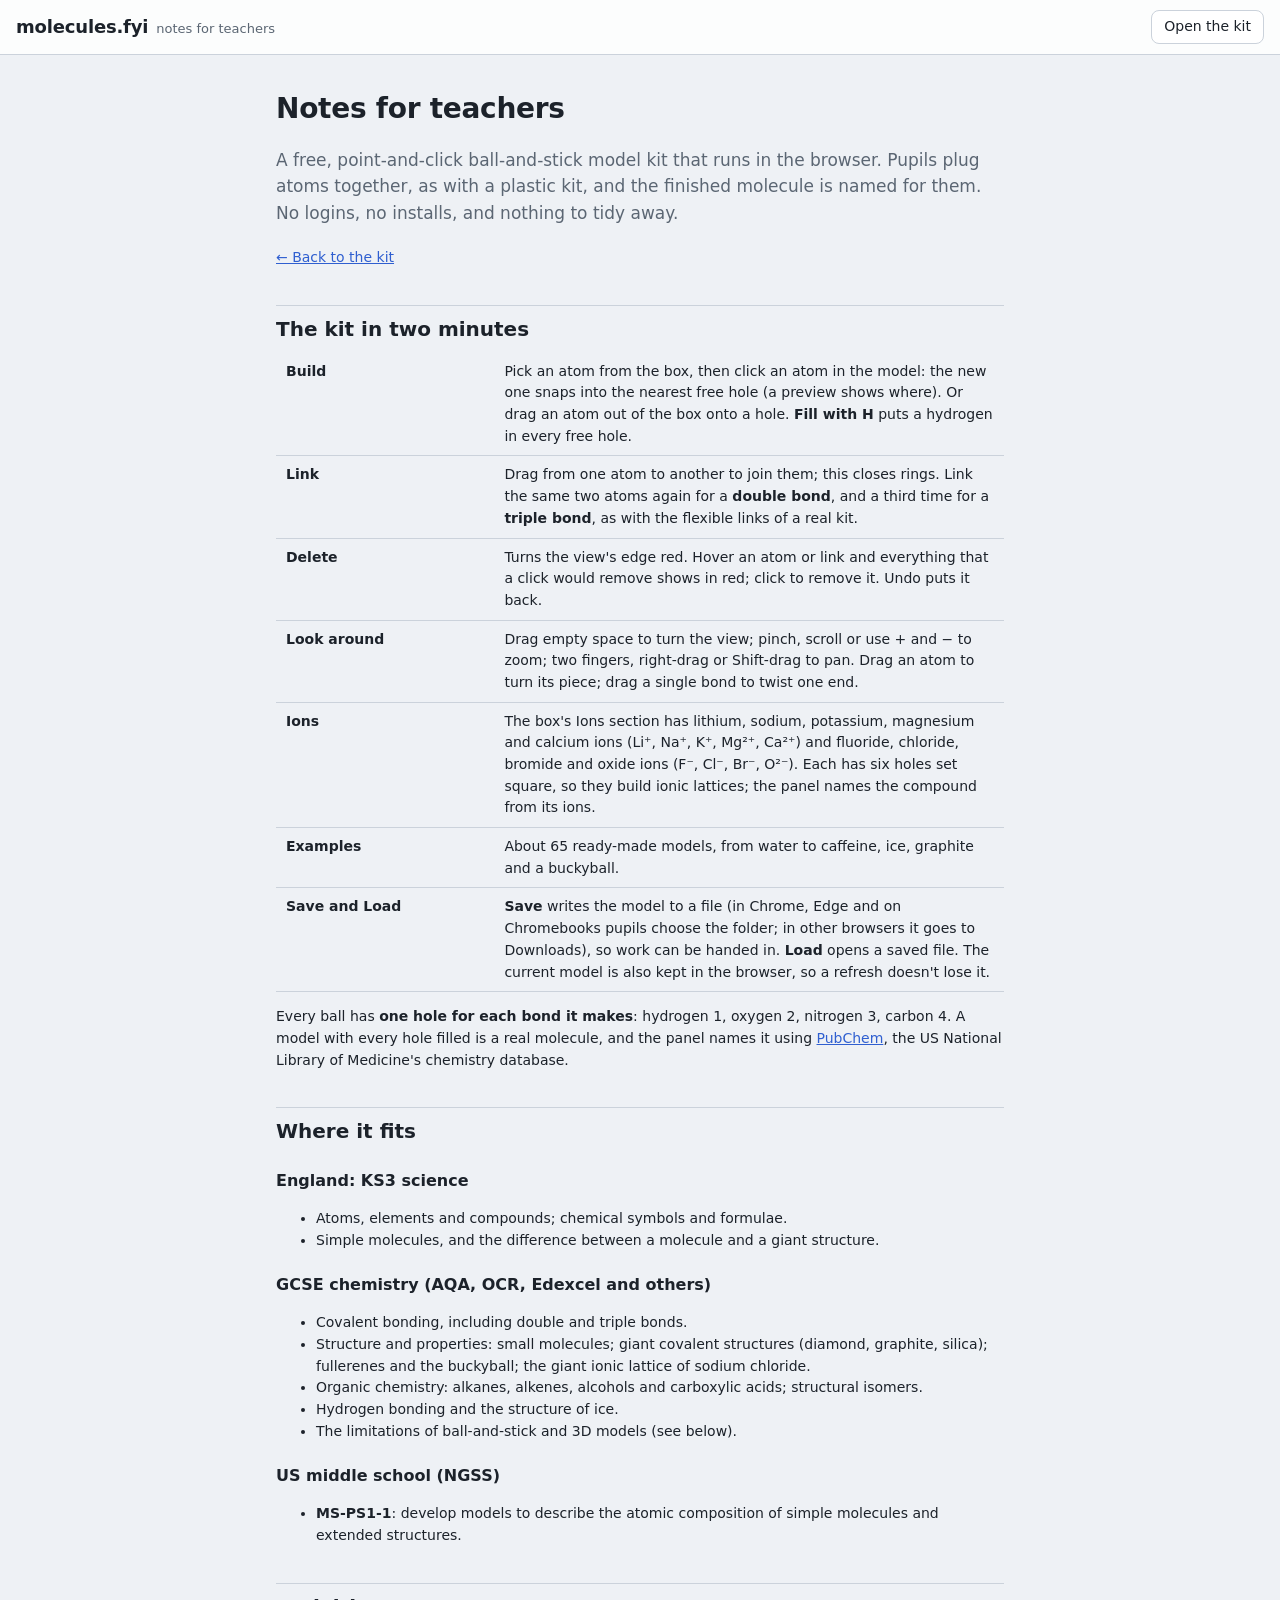
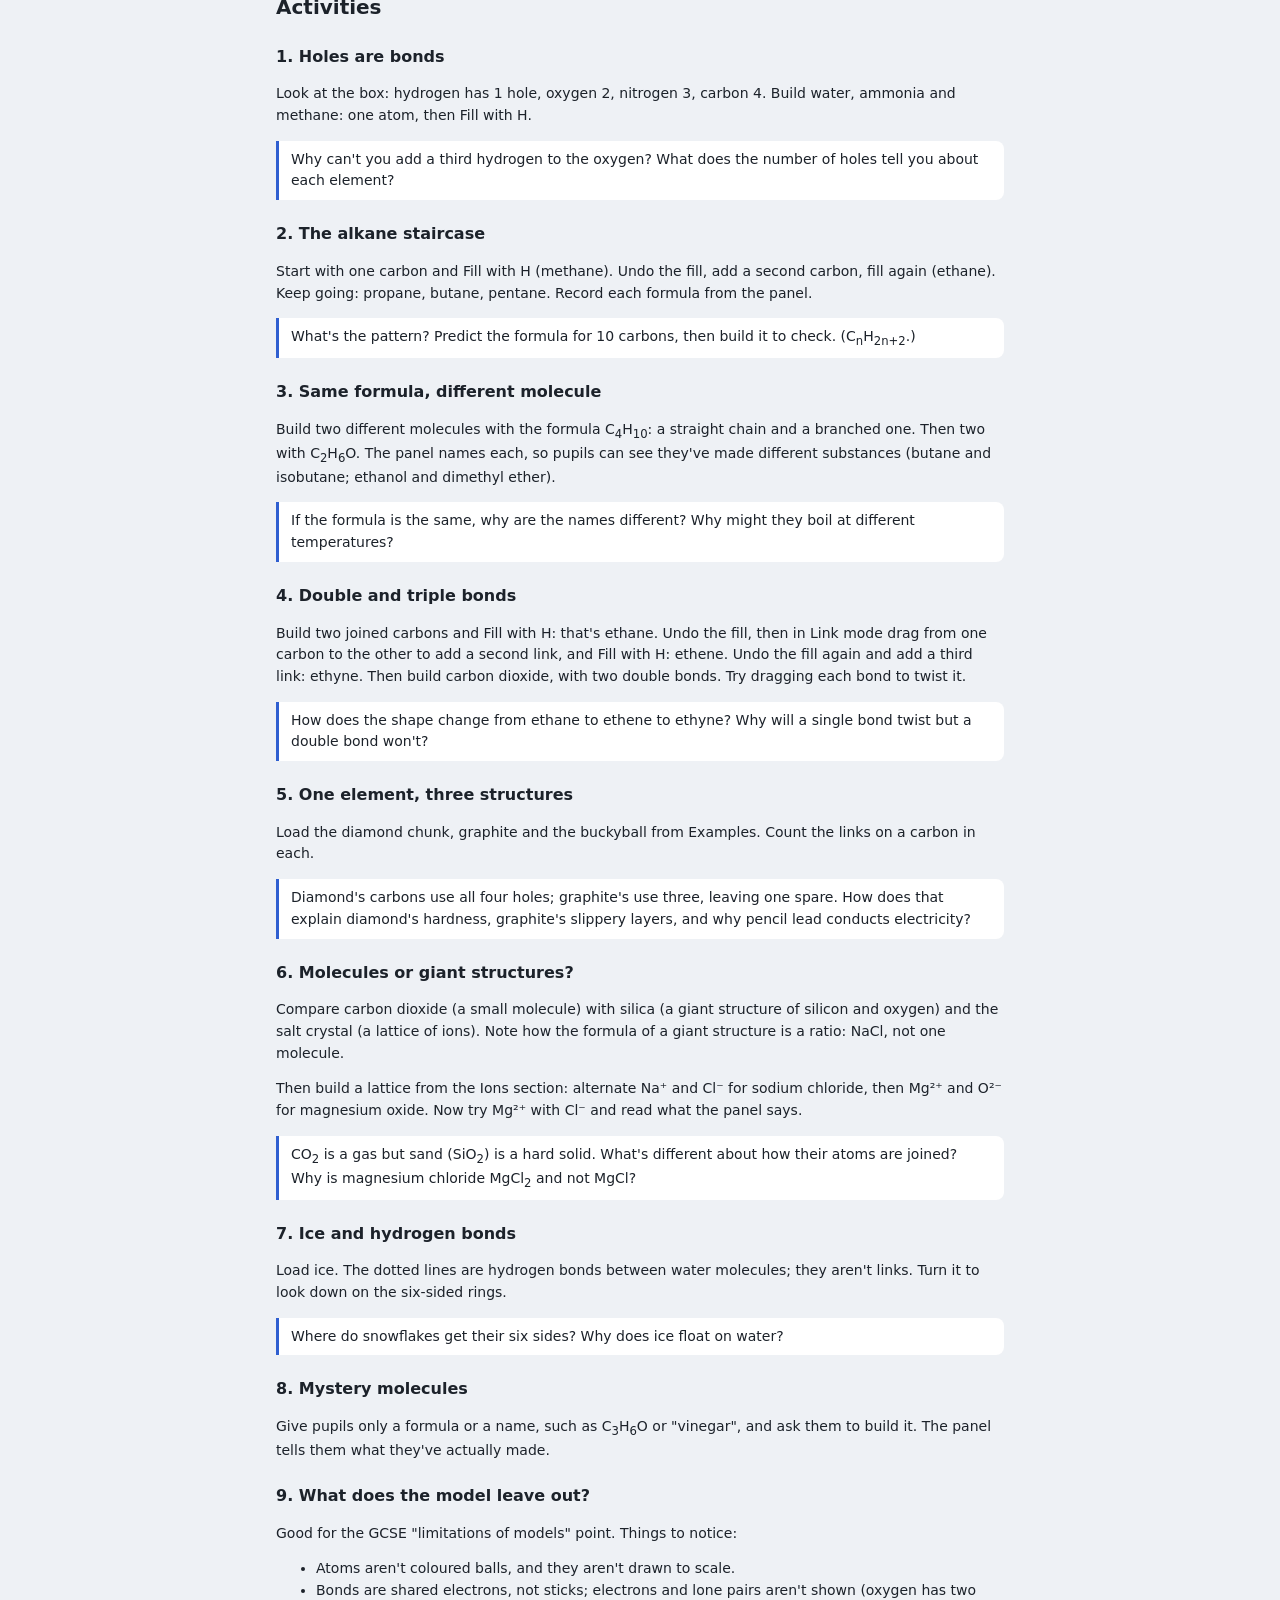
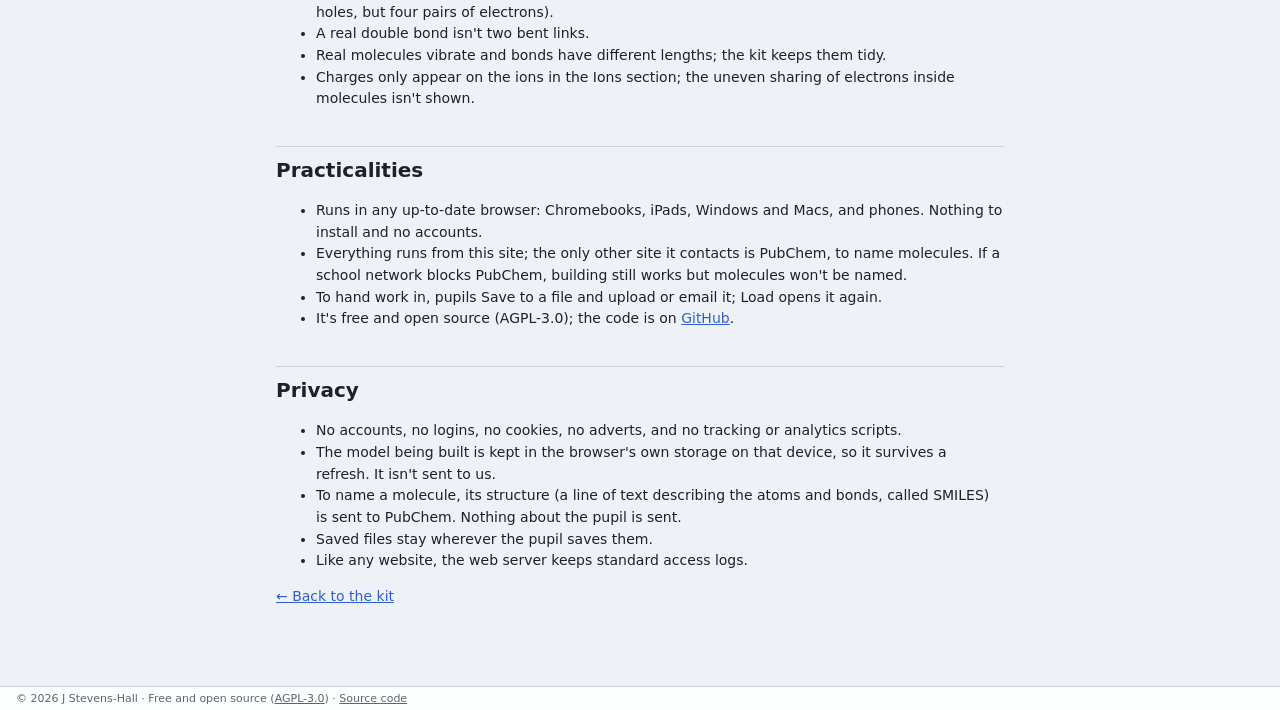
==== commit 7db9c33a: "Add chlorine, bromine and iodine balls with more holes - Cl 3 and Br 3 holes in a T (ClF3, BrF3), Br" ====
--- a/teachers.html
+++ b/teachers.html
@@ -16,7 +16,7 @@
   <meta property="og:image" content="https://molecules.fyi/social.png">
   <meta property="og:image:width" content="1200">
   <meta property="og:image:height" content="630">
-  <meta property="og:image:alt" content="A 3D ball-and-stick model of a salt crystal lattice beside the words: molecules.fyi, build molecules in 3D">
+  <meta property="og:image:alt" content="A 3D ball-and-stick model of serotonin beside the words: molecules.fyi, build molecules in 3D">
   <meta name="twitter:card" content="summary_large_image">
   <meta name="twitter:image" content="https://molecules.fyi/social.png">
   <meta name="theme-color" content="#1e232a">
@@ -73,7 +73,7 @@
       <tr><th>Ions</th><td>The box's Ions section has lithium, sodium, potassium, magnesium and calcium ions
         (Li⁺, Na⁺, K⁺, Mg²⁺, Ca²⁺) and fluoride, chloride, bromide and oxide ions (F⁻, Cl⁻, Br⁻, O²⁻). Each
         has six holes set square, so they build ionic lattices; the panel names the compound from its ions.</td></tr>
-      <tr><th>Examples</th><td>About 60 ready-made models, from water to caffeine, ice, graphite and a
+      <tr><th>Examples</th><td>About 65 ready-made models, from water to caffeine, ice, graphite and a
         buckyball.</td></tr>
       <tr><th>Save and Load</th><td><strong>Save</strong> writes the model to a file (in Chrome, Edge and on
         Chromebooks pupils choose the folder; in other browsers it goes to Downloads), so work can be handed
